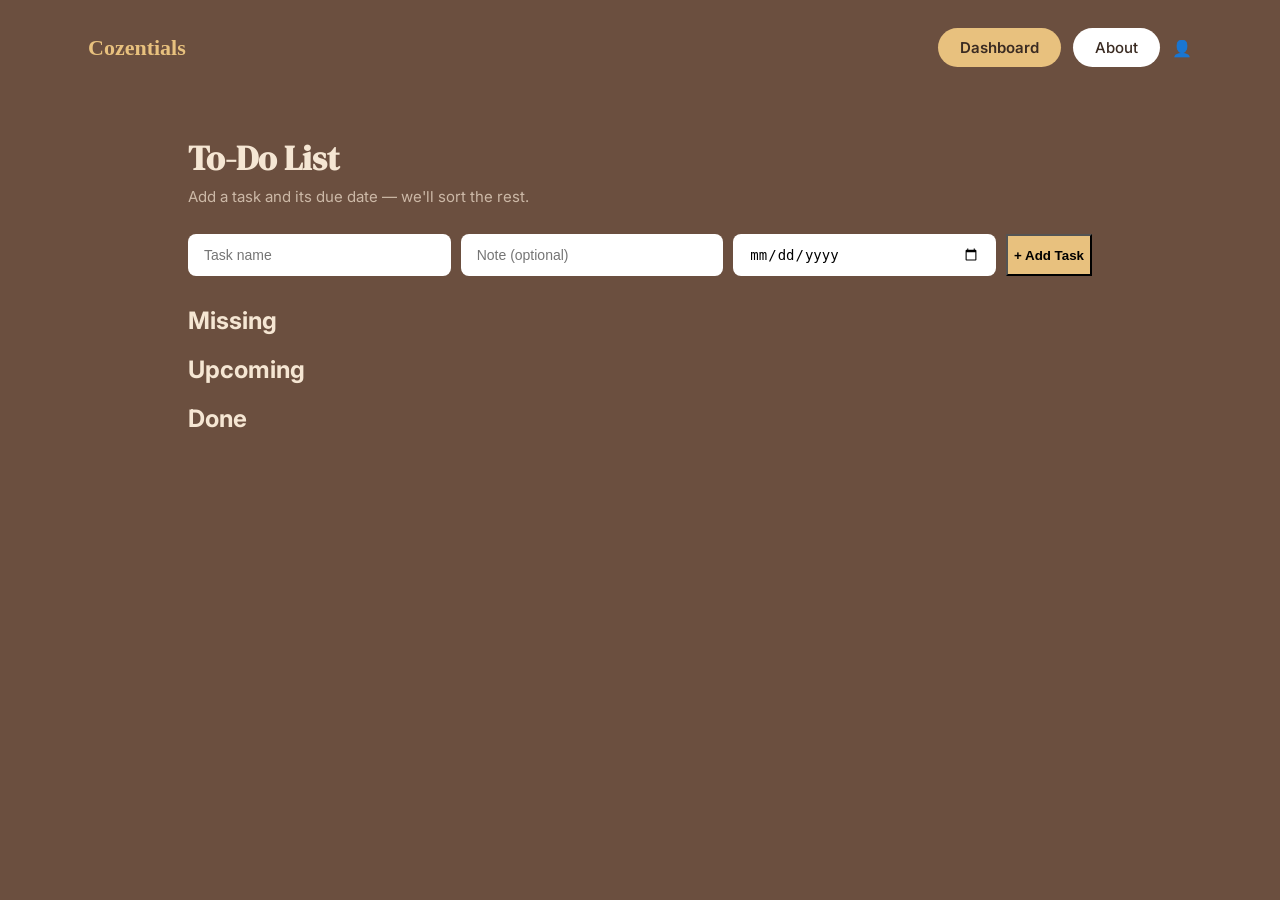
==== todo.html @ 1258c3cc "made log inconnected to dashboard" ====
<!DOCTYPE html>
<html lang="en">
<head>
  <meta charset="UTF-8">
  <title>Cozentials — To-Do List</title>
  <link href="https://fonts.googleapis.com/css2?family=DM+Serif+Display&family=Inter:wght@400;500;600&display=swap" rel="stylesheet">
  <link rel="stylesheet" href="style.css">
</head>
<body>

  <nav>
    <span class="logo">Cozentials</span>
    <a href="features.html" class="btn-gold">Dashboard</a>
    <a href="about.html">About</a>
    <span class="avatar">👤</span>
  </nav>

  <main class="tool-container">
    <h1>To-Do List</h1>
    <p class="tool-subtext">Add a task and its due date — we'll sort the rest.</p>

    <div class="todo-add-row">
  <input type="text" id="task-input" placeholder="Task name" class="text-input">
  <input type="text" id="note-input" placeholder="Note (optional)" class="text-input">
  <input type="date" id="due-date-input" class="text-input">
  <button id="add-task-btn" class="btn-gold">+ Add Task</button>
</div>

    <h2>Missing</h2>
    <div id="missing-section"></div>

    <h2>Upcoming</h2>
    <div id="upcoming-section"></div>

    <h2>Done</h2>
    <div id="done-section"></div>
  </main>

  <script src="script.js"></script>
</body>
</html>
---- style.css ----
:root {
     --bg: #6B4F3F;
    --cream: #F5E6D3;
    --gold: #E8C17E;
    --ink: #3A2B22;
}

* {
    box-sizing: border-box;
}

body {
    margin: 0;
    background: var(--bg);
    color: var(--cream);
    font-family: 'Inter', sans-serif;
    min-height: 100vh;
}
 
nav {
    display: flex;
    align-items: center;
    gap: 12px;
    padding: 28px 48px;
    max-width: 1200px;
    margin: 0 auto;
}

nav .logo{
    font-family: 'Fraunces', serif;
    font-weight: 600;
    font-size: 22px;
    color: var(--gold);
    margin-right: auto;
}

nav a {
    text-decoration: none;
    padding: 10px 22px;
    border-radius: 999px;
    font-size: 15px;
    color: var(--ink);
    font-weight: 500;
    background: white;
}

.btn-gold {
    background: var(--gold) !important; 
    font-weight: 600;
}

.hero {
  display: flex;
  justify-content: space-between;
  align-items: center;
  gap: 40px;
  max-width: 1200px;
  margin: 0 auto;
  padding: 40px 48px 80px;
}

.hero-text {
  max-width: 500px;
}

.eyebrow {
  color: var(--gold);
  font-size: 15px;
  font-weight: 500;
  margin: 0 0 14px;
}

.hero-text h1 {
  font-family: 'Fraunces', serif;
  font-weight: 600;
  font-size: clamp(36px, 6vw, 52px);
  line-height: 1.1;
  margin: 0 0 14px;
}

.subtext {
  color: rgba(245,230,211,0.75);
  font-size: 16px;
  margin: 0;
}

.login-form {
  display: flex;
  flex-direction: column;
  gap: 14px;
  width: 280px;
}

.login-form input {
  padding: 14px 20px;
  border-radius: 999px;
  border: none;
  font-size: 15px;
}

.login-form button {
  border: none;
  cursor: pointer;
  padding: 12px 0;
  border-radius: 999px;
  font-size: 15px;
}

.login-form a.login-btn {
  display: block;
  text-align: center;
  text-decoration: none;
  padding: 12px 0;
  border-radius: 999px;
  font-size: 15px;
  color: var(--ink);
}

.register-link {
  color: var(--cream);
  text-align: center;
  text-decoration: none;
  font-size: 14px;
}

/* Features */
.card-list {
  max-width: 900px;
  margin: 40px auto 0;
  padding: 0 48px 80px;
  display: flex;
  flex-direction: column;
  gap: 16px;
}

.card {
  background: var(--cream);
  color: var(--ink);
  border-radius: 10px;
  padding: 22px 26px;
  text-decoration: none;
  display: flex;
  align-items: center;
  gap: 20px;
}

.card .icon {
  width: 48px;
  height: 48px;
  border-radius: 8px;
  background: rgba(162,81,46,0.1);
  display: flex;
  align-items: center;
  justify-content: center;
  font-size: 22px;
  flex-shrink: 0;
}

.card .text {
  flex: 1;
}

.card .label {
  font-family: 'Fraunces', serif;
  font-size: 19px;
  font-weight: 600;
  display: block;
  margin-bottom: 3px;
}

.card .desc {
  font-size: 14px;
  color: rgba(58,43,34,0.65);
}

.card .open-btn {
  background: #A2512E;
  color: white;
  padding: 10px 20px;
  border-radius: 999px;
  font-size: 14px;
  font-weight: 600;
  white-space: nowrap;
}

    /*GWA*/
    .tool-container {
  max-width: 1000px;
  margin: 0 auto;
  padding: 40px 48px 80px;
}

.tool-container h1 {
  font-family: 'DM Serif Display', serif;
  font-size: 34px;
  margin: 0 0 6px;
}

.tool-subtext {
  color: rgba(245,230,211,0.7);
  margin: 0 0 28px;
  font-size: 15px;
}

.calculator-layout {
  display: flex;
  gap: 24px;
  align-items: flex-start;
}

.form-side {
  flex: 1.4;
  background: rgba(245,230,211,0.06);
  border: 1px solid rgba(245,230,211,0.15);
  border-radius: 12px;
  padding: 24px;
}

.text-input {
  width: 100%;
  padding: 12px 16px;
  border-radius: 8px;
  border: none;
  margin-bottom: 10px;
  font-size: 14px;
  box-sizing: border-box;
}

.grade-header {
  display: flex;
  gap: 10px;
  padding: 0 4px;
  margin: 14px 0 6px;
  font-size: 13px;
  color: rgba(245,230,211,0.6);
}

.grade-header span:first-child { flex: 2; }
.grade-header span:last-child { flex: 1; }

.grade-row {
  display: flex;
  gap: 10px;
  margin-bottom: 8px;
}

.grade-row input {
  padding: 10px 14px;
  border-radius: 8px;
  border: none;
  font-size: 14px;
}

.grade-row input.subject-name { flex: 2; }
.grade-row input.subject-grade { flex: 1; }

.remove-row-btn {
  background: rgba(162,81,46,0.15);
  border: none;
  border-radius: 8px;
  width: 38px;
  color: #A2512E;
  cursor: pointer;
  font-size: 15px;
}

.form-actions {
  display: flex;
  gap: 10px;
  margin-top: 16px;
}

.btn-secondary {
  background: white;
  color: var(--ink);
  border: none;
  padding: 10px 16px;
  border-radius: 999px;
  font-size: 13px;
  font-weight: 600;
  cursor: pointer;
}

.btn-outline {
  background: transparent;
  color: var(--cream);
  border: 1px solid rgba(245,230,211,0.4);
  padding: 10px 16px;
  border-radius: 999px;
  font-size: 13px;
  font-weight: 600;
  cursor: pointer;
}

.result-side {
  flex: 1;
  background: var(--cream);
  color: var(--ink);
  border-radius: 12px;
  padding: 28px 24px;
  text-align: center;
  align-self: stretch;
}

.result-placeholder {
  color: rgba(58,43,34,0.5);
  font-size: 14px;
}

/* GWA HISTORY  */

#history-section {
  margin-top: 12px;
}

.history-entry {
  background: rgba(245,230,211,0.06);
  border: 1px solid rgba(245,230,211,0.12);
  border-radius: 8px;
  padding: 12px 16px;
  margin-bottom: 8px;
  font-size: 14px;
}

.history-date {
  color: rgba(245,230,211,0.5);
  font-size: 12px;
}

.history-entry {
  display: flex;
  justify-content: space-between;
  align-items: center;
}

.delete-history-btn {
  background: rgba(162,81,46,0.15);
  border: none;
  border-radius: 6px;
  width: 26px;
  height: 26px;
  color: #A2512E;
  cursor: pointer;
  font-size: 12px;
  flex-shrink: 0;
}


/* ===== TO-DO LIST ===== */

.todo-add-row {
  display: flex;
  gap: 10px;
  margin-bottom: 30px;
  flex-wrap: wrap;
}

.todo-add-row .text-input {
  flex: 1;
  min-width: 150px;
  margin-bottom: 0;
}

.task-table {
  width: 100%;
  border-collapse: collapse;
  margin-bottom: 24px;
  background: rgba(245,230,211,0.06);
  border-radius: 10px;
  overflow: hidden;
}

.task-row td {
  padding: 14px 16px;
  border-bottom: 1px solid rgba(245,230,211,0.1);
  vertical-align: middle;
}

.task-name {
  display: block;
  font-weight: 600;
}

.task-note {
  display: block;
  font-size: 13px;
  color: rgba(245,230,211,0.6);
  margin-top: 2px;
}

.status-badge {
  padding: 4px 12px;
  border-radius: 999px;
  font-size: 12px;
  font-weight: 600;
  white-space: nowrap;
}

.status-missing {
  background: rgba(200,80,60,0.2);
  color: #E8916E;
}

.status-upcoming {
  background: rgba(232,193,126,0.2);
  color: var(--gold);
}

.status-done {
  background: rgba(140,180,140,0.2);
  color: #A8CBA8;
}

.delete-task-btn {
  background: rgba(162,81,46,0.15);
  border: none;
  border-radius: 6px;
  width: 30px;
  height: 30px;
  color: var(--cream);
  cursor: pointer;
  font-size: 13px;
}

.empty-message {
  color: rgba(245,230,211,0.4);
  font-size: 14px;
  margin-bottom: 24px;
}
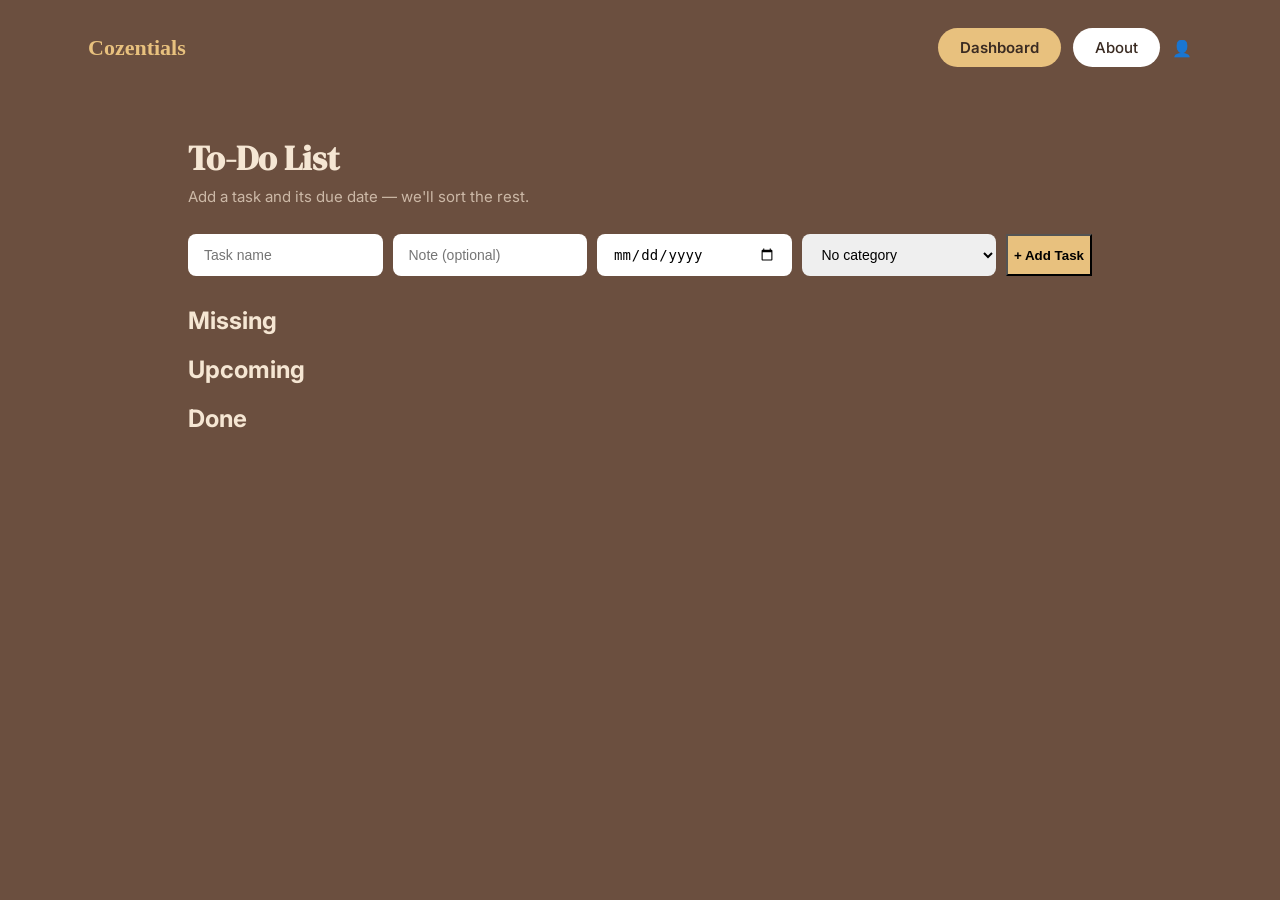
==== commit 98ab8dde: "ive made drafts of todo list, took care of the responsive mobile part" ====
--- a/todo.html
+++ b/todo.html
@@ -19,10 +19,18 @@
     <h1>To-Do List</h1>
     <p class="tool-subtext">Add a task and its due date — we'll sort the rest.</p>
 
-    <div class="todo-add-row">
+   <div class="todo-add-row">
   <input type="text" id="task-input" placeholder="Task name" class="text-input">
   <input type="text" id="note-input" placeholder="Note (optional)" class="text-input">
   <input type="date" id="due-date-input" class="text-input">
+  <select id="category-input" class="text-input">
+    <option value="">No category</option>
+    <option value="School">School</option>
+    <option value="Personal">Personal</option>
+    <option value="Chores">Chores</option>
+    <option value="Work">Work</option>
+    <option value="Fitness">Fitness</option>
+  </select>
   <button id="add-task-btn" class="btn-gold">+ Add Task</button>
 </div>
 
--- a/style.css
+++ b/style.css
@@ -426,4 +426,64 @@
   color: rgba(245,230,211,0.4);
   font-size: 14px;
   margin-bottom: 24px;
+}
+
+/* Category Tags */
+.category-tag {
+  display: inline-block;
+  padding: 2px 10px;
+  border-radius: 999px;
+  font-size: 11px;
+  font-weight: 600;
+  margin-left: 8px;
+  vertical-align: middle;
+}
+
+.category-school { background: rgba(107,143,181,0.2); color: #6B8FB5; }
+.category-personal { background: rgba(199,123,154,0.2); color: #C77B9A; }
+.category-chores { background: rgba(217,178,92,0.2); color: #D9B25C; }
+.category-work { background: rgba(162,81,46,0.2); color: #A2512E; }
+.category-fitness { background: rgba(143,163,130,0.2); color: #8FA382; }
+
+/* ===== RESPONSIVE (MOBILE) ===== */
+
+@media (max-width: 768px) {
+  nav {
+    padding: 20px 24px;
+    flex-wrap: wrap;
+  }
+
+  .hero {
+    flex-direction: column;
+    align-items: flex-start;
+    padding: 24px 24px 60px;
+  }
+
+  .login-form {
+    width: 100%;
+  }
+
+  .card-list {
+    padding: 0 24px 60px;
+  }
+
+  .card {
+    flex-wrap: wrap;
+  }
+
+  .tool-container {
+    padding: 24px 24px 60px;
+  }
+
+  .calculator-layout {
+    flex-direction: column;
+  }
+
+  .todo-add-row {
+    flex-direction: column;
+  }
+
+  .task-table, .task-row td {
+    font-size: 13px;
+  }
 }
